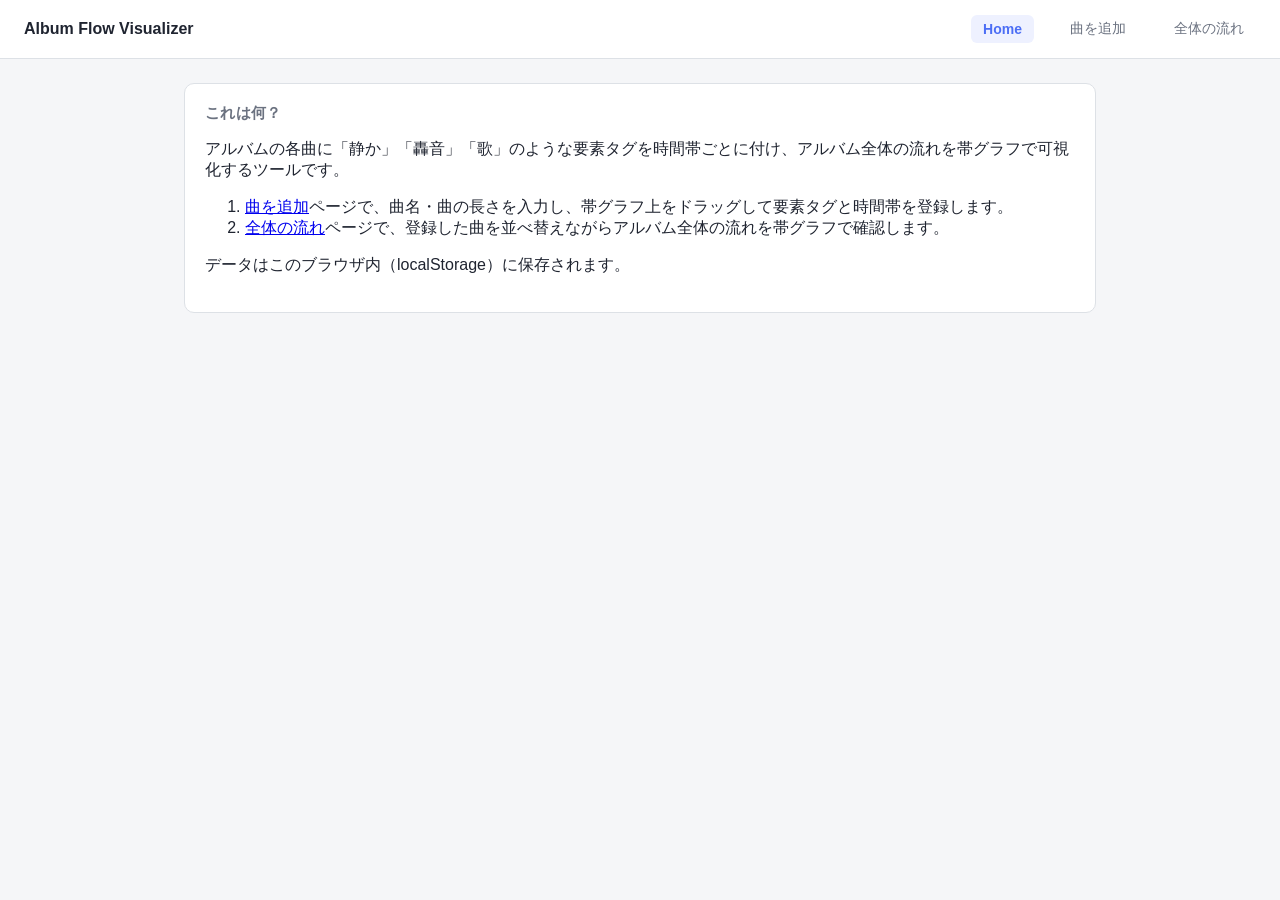
==== index.html @ 1637708c "Add Album Flow Visualizer prototype Static HTML/CSS/JS app for tagging song elements over time and v" ====
<!DOCTYPE html>
<html lang="ja">
<head>
<meta charset="UTF-8">
<meta name="viewport" content="width=device-width, initial-scale=1.0">
<title>Album Flow Visualizer</title>
<link rel="stylesheet" href="style.css">
</head>
<body>
<header class="topnav">
  <h1>Album Flow Visualizer</h1>
  <a href="index.html" class="active">Home</a>
  <a href="add.html">曲を追加</a>
  <a href="overview.html">全体の流れ</a>
</header>
<main>
  <div class="panel">
    <h2>これは何？</h2>
    <p>アルバムの各曲に「静か」「轟音」「歌」のような要素タグを時間帯ごとに付け、アルバム全体の流れを帯グラフで可視化するツールです。</p>
    <ol>
      <li><a href="add.html">曲を追加</a>ページで、曲名・曲の長さを入力し、帯グラフ上をドラッグして要素タグと時間帯を登録します。</li>
      <li><a href="overview.html">全体の流れ</a>ページで、登録した曲を並べ替えながらアルバム全体の流れを帯グラフで確認します。</li>
    </ol>
    <p>データはこのブラウザ内（localStorage）に保存されます。</p>
  </div>
</main>
</body>
</html>
---- style.css ----
:root {
  --bg: #f5f6f8;
  --panel: #ffffff;
  --border: #dde1e6;
  --text: #1f2430;
  --muted: #6b7280;
  --accent: #4C6EF5;
  --track-empty: #e9ecef;
  --track-empty-stripe: #dfe3e8;
}

* { box-sizing: border-box; }

body {
  margin: 0;
  font-family: -apple-system, BlinkMacSystemFont, "Hiragino Kaku Gothic ProN", "Yu Gothic", sans-serif;
  background: var(--bg);
  color: var(--text);
}

header.topnav {
  display: flex;
  align-items: center;
  gap: 24px;
  padding: 14px 24px;
  background: var(--panel);
  border-bottom: 1px solid var(--border);
  position: sticky;
  top: 0;
  z-index: 10;
}

header.topnav h1 {
  font-size: 16px;
  margin: 0;
  margin-right: auto;
  color: var(--text);
}

header.topnav a {
  color: var(--muted);
  text-decoration: none;
  font-size: 14px;
  padding: 6px 12px;
  border-radius: 6px;
}

header.topnav a.active {
  color: var(--accent);
  background: #eef1ff;
  font-weight: 600;
}

header.topnav a:hover { background: #f0f1f4; }

main {
  max-width: 960px;
  margin: 0 auto;
  padding: 24px;
}

.panel {
  background: var(--panel);
  border: 1px solid var(--border);
  border-radius: 10px;
  padding: 20px;
  margin-bottom: 20px;
}

.panel h2 {
  margin-top: 0;
  font-size: 15px;
  color: var(--muted);
  letter-spacing: 0.02em;
}

.form-row {
  display: flex;
  gap: 12px;
  flex-wrap: wrap;
  align-items: flex-end;
  margin-bottom: 12px;
}

.field { display: flex; flex-direction: column; gap: 4px; }
.field label { font-size: 12px; color: var(--muted); }
.field input {
  padding: 8px 10px;
  border: 1px solid var(--border);
  border-radius: 6px;
  font-size: 14px;
  min-width: 140px;
}

button {
  cursor: pointer;
  border: none;
  border-radius: 6px;
  padding: 8px 16px;
  font-size: 14px;
  background: var(--accent);
  color: white;
  font-weight: 600;
}

button.secondary {
  background: #eef0f4;
  color: var(--text);
}

button.danger {
  background: #fdeceb;
  color: #d64545;
}

button.icon {
  padding: 4px 8px;
  font-size: 12px;
}

button:disabled { opacity: 0.5; cursor: not-allowed; }

.timeline-wrap { display: none; }
.timeline-wrap.active { display: block; }

.ruler {
  position: relative;
  height: 12px;
  margin-bottom: 4px;
  font-size: 10px;
  color: var(--muted);
}
.ruler span {
  position: absolute;
  transform: translateX(-50%);
}
.ruler span:first-child { transform: translateX(0); }
.ruler span:last-child { transform: translateX(-100%); }

.select-track {
  position: relative;
  height: 40px;
  background: var(--track-empty);
  border-radius: 8px;
  border: 1px solid var(--border);
  cursor: crosshair;
  user-select: none;
  overflow: hidden;
}

.select-track .hint {
  position: absolute;
  inset: 0;
  display: flex;
  align-items: center;
  justify-content: center;
  font-size: 12px;
  color: var(--muted);
  pointer-events: none;
}

.select-preview {
  position: absolute;
  top: 0;
  bottom: 0;
  background: rgba(76, 110, 245, 0.35);
  border: 1px solid var(--accent);
  border-radius: 4px;
  display: none;
}

.add-segment-form {
  display: none;
  margin-top: 12px;
  padding: 12px;
  background: #f8f9ff;
  border: 1px solid #d8ddf9;
  border-radius: 8px;
  gap: 10px;
  align-items: flex-end;
  flex-wrap: wrap;
}
.add-segment-form.active { display: flex; }

.segment-list { margin-top: 16px; display: flex; flex-direction: column; gap: 8px; }

.segment-row {
  display: grid;
  grid-template-columns: 110px 1fr 90px;
  align-items: center;
  gap: 10px;
}

.segment-row .seg-label {
  font-size: 13px;
  font-weight: 600;
  white-space: nowrap;
  overflow: hidden;
  text-overflow: ellipsis;
}

.segment-row .seg-time {
  font-size: 11px;
  color: var(--muted);
  text-align: right;
}

.track {
  position: relative;
  height: 22px;
  background: var(--track-empty);
  background-image: repeating-linear-gradient(
    45deg, var(--track-empty-stripe), var(--track-empty-stripe) 4px, var(--track-empty) 4px, var(--track-empty) 8px
  );
  border-radius: 5px;
  overflow: hidden;
}

.track .fill {
  position: absolute;
  top: 0;
  bottom: 0;
  border-radius: 5px;
}

.song-list, .overview-list {
  display: flex;
  flex-direction: column;
  gap: 10px;
}

.song-card {
  border: 1px solid var(--border);
  border-radius: 8px;
  padding: 12px 14px;
  display: flex;
  align-items: center;
  gap: 12px;
  background: #fbfbfc;
}

.song-card .swatch {
  width: 10px;
  height: 32px;
  border-radius: 3px;
  flex-shrink: 0;
}

.song-card .info { flex: 1; min-width: 0; }
.song-card .info .name { font-weight: 600; font-size: 14px; }
.song-card .info .meta { font-size: 12px; color: var(--muted); }

.song-card .actions { display: flex; gap: 6px; flex-shrink: 0; }

.empty-note {
  color: var(--muted);
  font-size: 13px;
  padding: 16px 0;
  text-align: center;
}

.overview-block {
  border: 1px solid var(--border);
  border-radius: 10px;
  padding: 16px;
  margin-bottom: 14px;
  background: #fbfbfc;
}

.overview-block .head {
  display: flex;
  align-items: center;
  gap: 10px;
  margin-bottom: 10px;
}

.overview-block .head .swatch {
  width: 12px;
  height: 12px;
  border-radius: 3px;
  flex-shrink: 0;
}

.overview-block .head .name {
  font-weight: 700;
  font-size: 14px;
  flex: 1;
}

.overview-block .head .meta {
  font-size: 12px;
  color: var(--muted);
}

.overview-block .head .reorder { display: flex; gap: 4px; }

.overview-block .song-track { margin-bottom: 8px; }

.overview-block .sub-rows { display: flex; flex-direction: column; gap: 6px; padding-left: 4px; }

.section-heading {
  margin: 0 0 12px;
  font-size: 15px;
  color: var(--muted);
  letter-spacing: 0.02em;
}

.song-order-list { display: flex; flex-direction: column; }

.song-order-row {
  padding: 10px 0;
  border-bottom: 1px solid var(--border);
}
.song-order-row:last-child { border-bottom: none; }

.overview-block .sub-row {
  display: grid;
  grid-template-columns: 110px 1fr;
  align-items: center;
  gap: 10px;
}
.overview-block .sub-row .seg-label {
  font-size: 12px;
  color: var(--text);
  white-space: nowrap;
  overflow: hidden;
  text-overflow: ellipsis;
}
.overview-block .sub-row .track { height: 16px; }

.track .song-boundary {
  position: absolute;
  top: 0;
  bottom: 0;
  width: 2px;
  background: rgba(31, 36, 48, 0.4);
  z-index: 2;
}

.total-bar-wrap { margin-bottom: 24px; }
.total-bar-wrap .track { height: 10px; background: var(--track-empty); }
.total-meta { display: flex; justify-content: space-between; font-size: 12px; color: var(--muted); margin-bottom: 6px; }

.legend {
  display: flex;
  flex-wrap: wrap;
  gap: 10px;
  margin-top: 10px;
}
.legend .chip {
  display: flex;
  align-items: center;
  gap: 6px;
  font-size: 12px;
  color: var(--muted);
}
.legend .chip .dot { width: 10px; height: 10px; border-radius: 3px; }

.label-color-panel {
  display: flex;
  flex-wrap: wrap;
  gap: 14px;
}

.label-color-row {
  display: flex;
  align-items: center;
  gap: 8px;
}

.label-color-row input[type="color"] {
  width: 28px;
  height: 28px;
  padding: 0;
  border: 1px solid var(--border);
  border-radius: 6px;
  cursor: pointer;
  background: none;
}

.label-color-name {
  font-size: 13px;
  font-weight: 600;
}

.label-category-input {
  width: 100px;
  padding: 5px 8px;
  border: 1px solid var(--border);
  border-radius: 6px;
  font-size: 12px;
}

.row-legend {
  display: flex;
  flex-wrap: wrap;
  gap: 10px;
  padding-left: 114px;
  margin-top: -2px;
}
.row-legend .chip {
  display: flex;
  align-items: center;
  gap: 5px;
  font-size: 11px;
  color: var(--muted);
}
.row-legend .chip .dot { width: 8px; height: 8px; border-radius: 2px; flex-shrink: 0; }
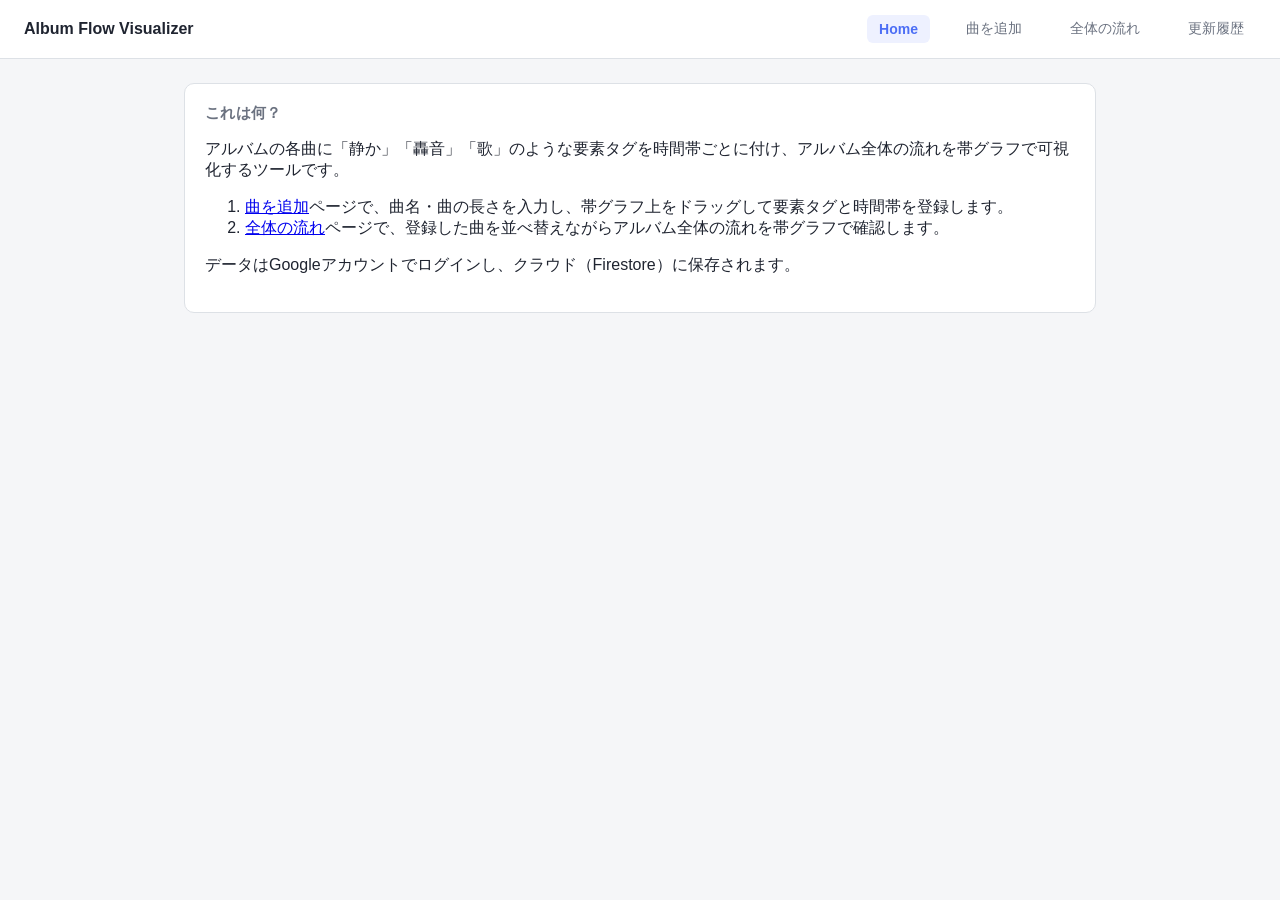
==== commit 9edf293c: "Add an in-app update history page Turn the release notes into a styled updates.html matching the res" ====
--- a/index.html
+++ b/index.html
@@ -12,6 +12,7 @@
   <a href="index.html" class="active">Home</a>
   <a href="add.html">曲を追加</a>
   <a href="overview.html">全体の流れ</a>
+  <a href="updates.html">更新履歴</a>
 </header>
 <main>
   <div class="panel">
@@ -21,7 +22,7 @@
       <li><a href="add.html">曲を追加</a>ページで、曲名・曲の長さを入力し、帯グラフ上をドラッグして要素タグと時間帯を登録します。</li>
       <li><a href="overview.html">全体の流れ</a>ページで、登録した曲を並べ替えながらアルバム全体の流れを帯グラフで確認します。</li>
     </ol>
-    <p>データはこのブラウザ内（localStorage）に保存されます。</p>
+    <p>データはGoogleアカウントでログインし、クラウド（Firestore）に保存されます。</p>
   </div>
 </main>
 </body>
--- a/style.css
+++ b/style.css
@@ -53,6 +53,46 @@
 
 header.topnav a:hover { background: #f0f1f4; }
 
+.auth-user-info {
+  font-size: 13px;
+  color: var(--muted);
+}
+
+.auth-gate {
+  display: flex;
+  position: fixed;
+  inset: 0;
+  background: rgba(245, 246, 248, 0.96);
+  z-index: 100;
+  align-items: center;
+  justify-content: center;
+}
+
+.auth-gate-box {
+  background: var(--panel);
+  border: 1px solid var(--border);
+  border-radius: 12px;
+  padding: 32px;
+  max-width: 360px;
+  text-align: center;
+  box-shadow: 0 8px 24px rgba(31, 36, 48, 0.08);
+}
+
+.auth-gate-box h2 {
+  margin-top: 0;
+  font-size: 18px;
+}
+
+.auth-gate-box p {
+  font-size: 13px;
+  color: var(--muted);
+}
+
+.auth-gate-status {
+  min-height: 16px;
+  color: #d64545 !important;
+}
+
 main {
   max-width: 960px;
   margin: 0 auto;
@@ -146,6 +186,7 @@
   cursor: crosshair;
   user-select: none;
   overflow: hidden;
+  touch-action: none;
 }
 
 .select-track .hint {
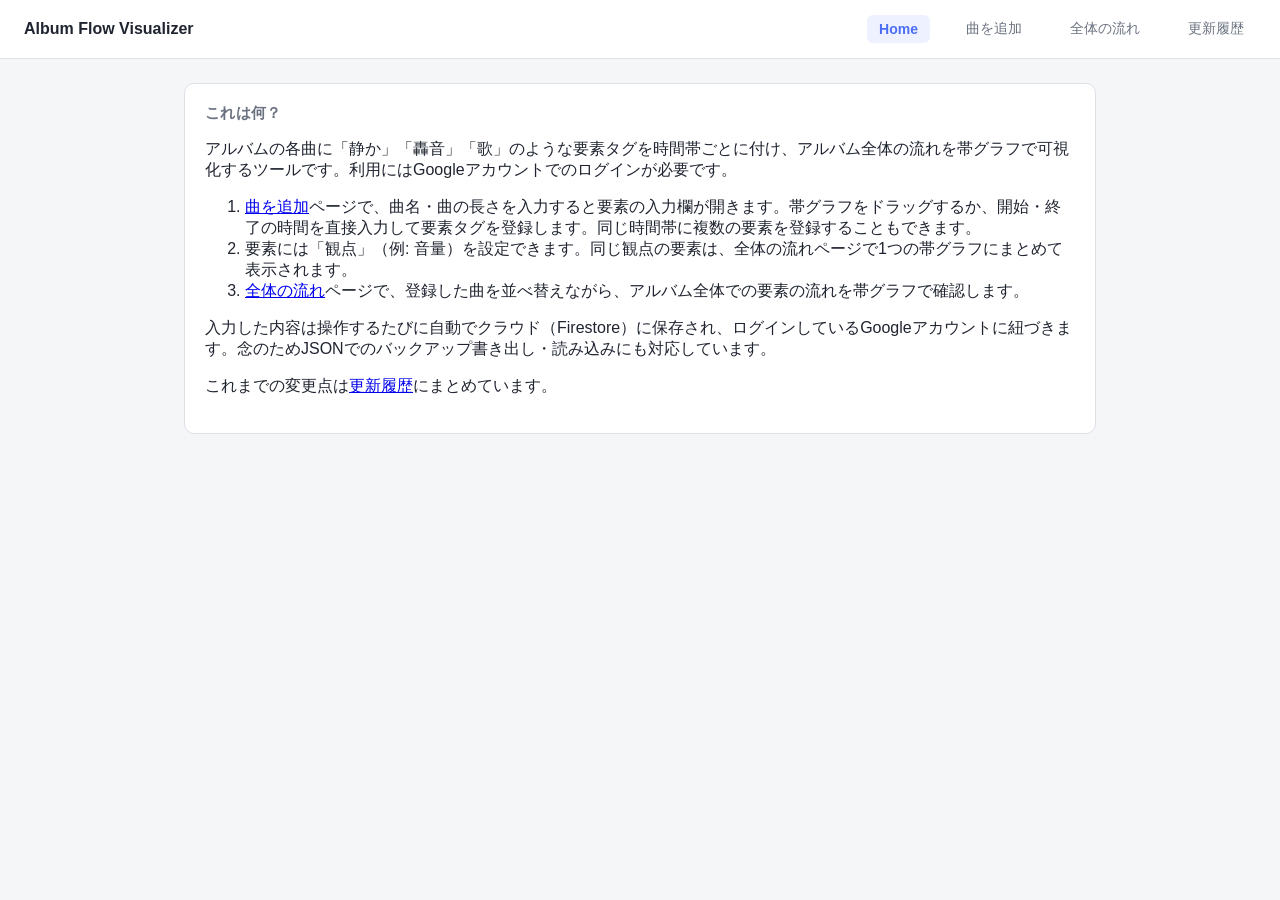
==== commit 01c6bf4e: "Update Home page copy to match current app behavior Describes the form opening automatically, hand-t" ====
--- a/index.html
+++ b/index.html
@@ -17,12 +17,14 @@
 <main>
   <div class="panel">
     <h2>これは何？</h2>
-    <p>アルバムの各曲に「静か」「轟音」「歌」のような要素タグを時間帯ごとに付け、アルバム全体の流れを帯グラフで可視化するツールです。</p>
+    <p>アルバムの各曲に「静か」「轟音」「歌」のような要素タグを時間帯ごとに付け、アルバム全体の流れを帯グラフで可視化するツールです。利用にはGoogleアカウントでのログインが必要です。</p>
     <ol>
-      <li><a href="add.html">曲を追加</a>ページで、曲名・曲の長さを入力し、帯グラフ上をドラッグして要素タグと時間帯を登録します。</li>
-      <li><a href="overview.html">全体の流れ</a>ページで、登録した曲を並べ替えながらアルバム全体の流れを帯グラフで確認します。</li>
+      <li><a href="add.html">曲を追加</a>ページで、曲名・曲の長さを入力すると要素の入力欄が開きます。帯グラフをドラッグするか、開始・終了の時間を直接入力して要素タグを登録します。同じ時間帯に複数の要素を登録することもできます。</li>
+      <li>要素には「観点」（例: 音量）を設定できます。同じ観点の要素は、全体の流れページで1つの帯グラフにまとめて表示されます。</li>
+      <li><a href="overview.html">全体の流れ</a>ページで、登録した曲を並べ替えながら、アルバム全体での要素の流れを帯グラフで確認します。</li>
     </ol>
-    <p>データはGoogleアカウントでログインし、クラウド（Firestore）に保存されます。</p>
+    <p>入力した内容は操作するたびに自動でクラウド（Firestore）に保存され、ログインしているGoogleアカウントに紐づきます。念のためJSONでのバックアップ書き出し・読み込みにも対応しています。</p>
+    <p>これまでの変更点は<a href="updates.html">更新履歴</a>にまとめています。</p>
   </div>
 </main>
 </body>
